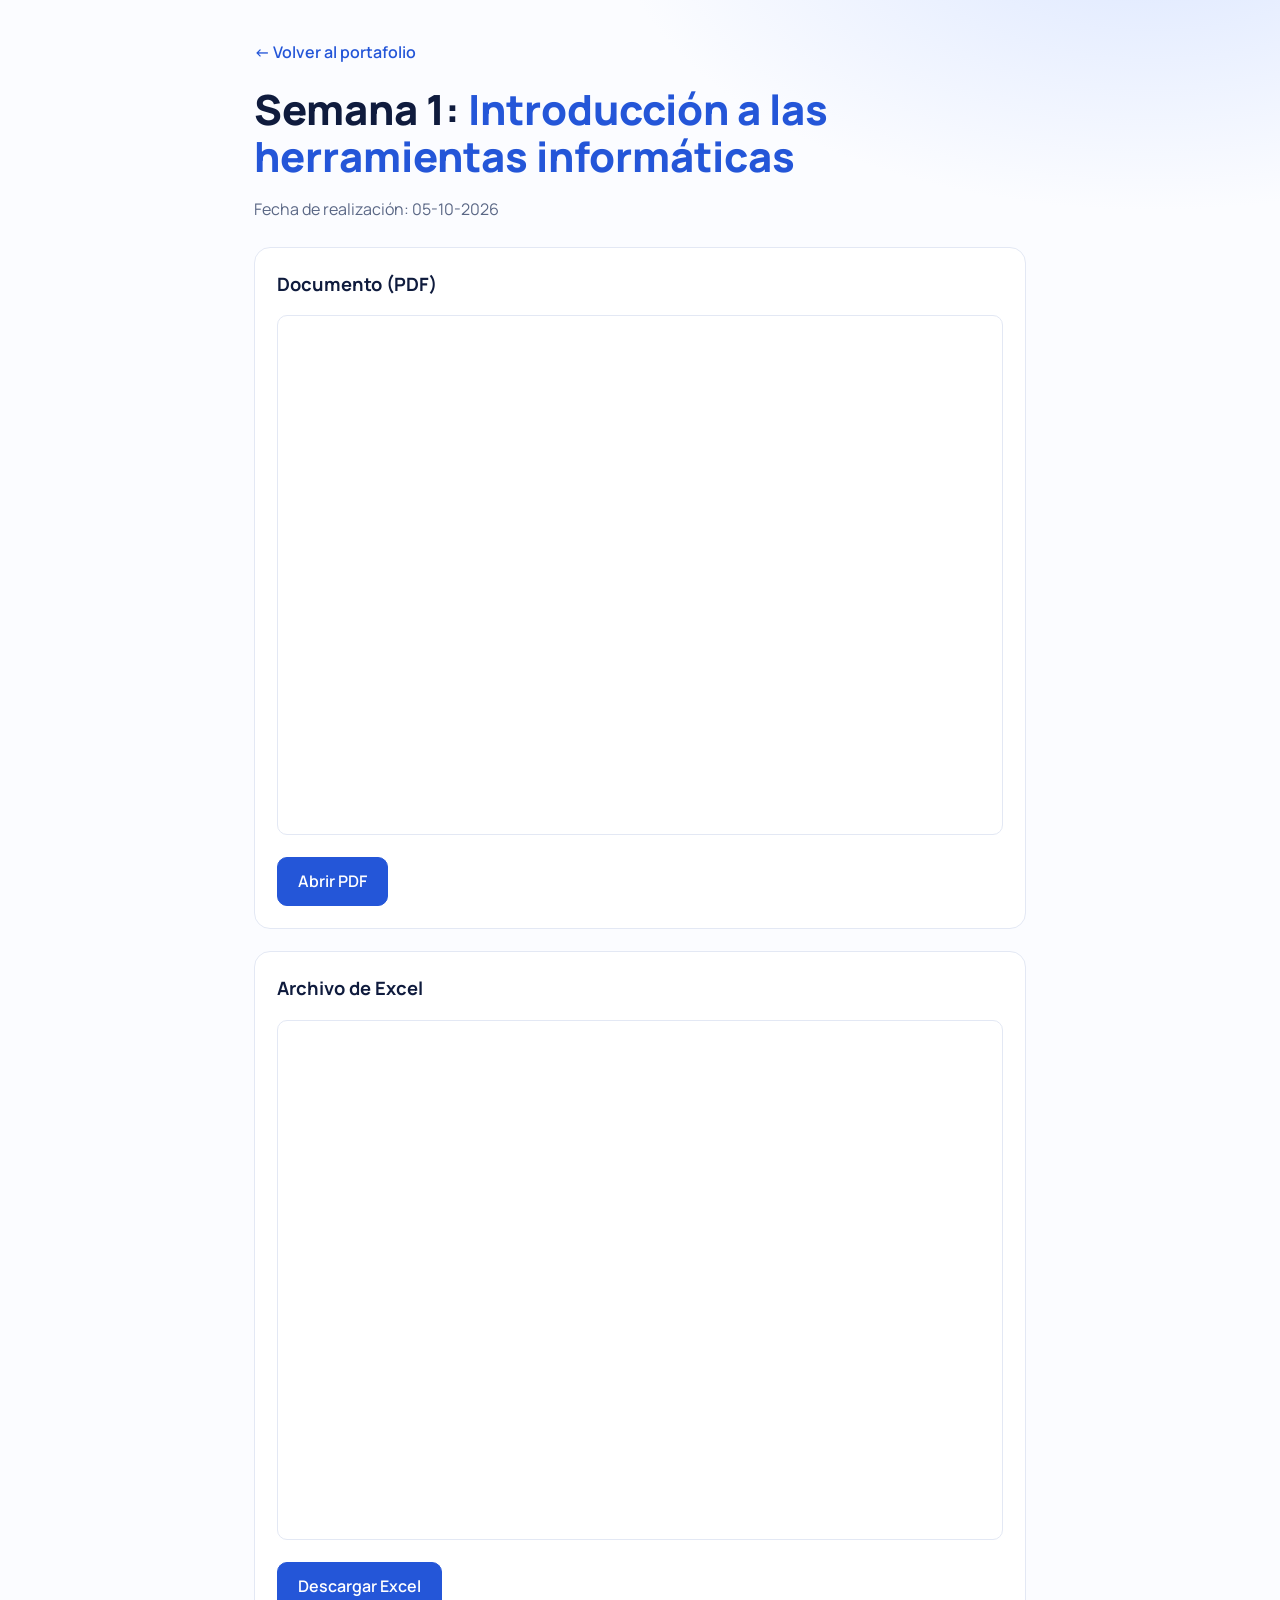
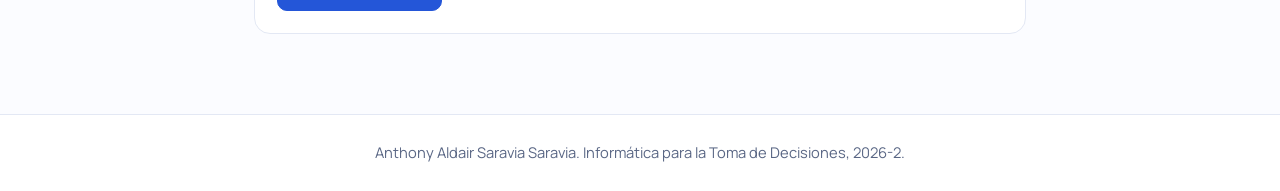
==== semana-01.html @ 804646e4 "Agrega página de semana 1 con PDF y Excel" ====
<!DOCTYPE html>
<html lang="es">
<head>
<meta charset="UTF-8">
<meta name="viewport" content="width=device-width, initial-scale=1.0">
<title>Semana 1 | Portafolio de Anthony Saravia</title>
<link rel="preconnect" href="https://fonts.googleapis.com">
<link rel="preconnect" href="https://fonts.gstatic.com" crossorigin>
<link href="https://fonts.googleapis.com/css2?family=Manrope:wght@400;600;800&display=swap" rel="stylesheet">
<link rel="stylesheet" href="estilos.css">
</head>
<body>

<div class="pagina-ej">
  <a class="volver" href="index.html#ejercicios">&larr; Volver al portafolio</a>
  <h1>Semana 1: <span class="azul">Introducción a las herramientas informáticas</span></h1>
  <p class="meta">Fecha de realización: 05-10-2026</p>

  <div class="panel">
    <h3>Documento (PDF)</h3>
    <iframe class="visor" src="ejercicios/semana-01.pdf" title="PDF de la semana 1"></iframe>
    <a class="btn primario" href="ejercicios/semana-01.pdf" target="_blank" rel="noopener">Abrir PDF</a>
  </div>

  <div class="panel">
    <h3>Archivo de Excel</h3>
    <iframe class="visor" src="https://view.officeapps.live.com/op/embed.aspx?src=https%3A%2F%2Fanthonysav222-afk.github.io%2Fportafolio-toma-decisiones%2Fejercicios%2Fsemana-01.xlsx" title="Excel de la semana 1"></iframe>
    <a class="btn primario" href="ejercicios/semana-01.xlsx" download>Descargar Excel</a>
  </div>
</div>

<footer class="pie-pagina">Anthony Aldair Saravia Saravia. Informática para la Toma de Decisiones, 2026-2.</footer>

</body>
</html>
---- estilos.css ----
:root{
  --azul:#2456d8;
  --azul-osc:#1a3fa3;
  --fondo:#fbfcff;
  --tinta:#0f1b3d;
  --suave:#5a6785;
  --linea:#e3e8f4;
  --blanco:#ffffff;
}
*{box-sizing:border-box}
html{scroll-behavior:smooth}
body{
  margin:0;
  font-family:"Manrope",system-ui,sans-serif;
  color:var(--tinta);
  line-height:1.6;
  background:radial-gradient(900px 500px at 90% -5%,#dbe6ff 0%,transparent 60%),var(--fondo);
}
h1{line-height:1.15;margin:0 0 14px}
.azul{color:var(--azul)}

/* Barra superior */
.barra{
  position:sticky;top:0;z-index:20;
  display:flex;align-items:center;gap:20px;
  padding:12px 5vw;
  background:rgba(255,255,255,.85);
  backdrop-filter:blur(8px);
  border-bottom:1px solid var(--linea);
}
.logo{display:flex;align-items:center;gap:8px;font-weight:800;text-decoration:none;color:var(--tinta);white-space:nowrap}
.logo-ico{
  display:grid;place-items:center;
  width:32px;height:32px;border-radius:50%;
  background:var(--azul);color:#fff;font-size:.8rem;
}
.menu{display:flex;gap:4px;margin:0 auto;overflow-x:auto}
.menu a{
  padding:7px 14px;border-radius:999px;
  text-decoration:none;color:var(--suave);
  font-weight:600;font-size:.92rem;white-space:nowrap;
}
.menu a:hover{color:var(--tinta)}
.menu a.activo{background:var(--azul);color:#fff}
.btn-cv{
  padding:8px 16px;border:1px solid var(--linea);border-radius:999px;
  text-decoration:none;font-weight:600;font-size:.9rem;
  color:var(--tinta);background:var(--blanco);
}

/* Portada */
main{max-width:1100px;margin:0 auto;padding:0 5vw}
.hero{
  display:grid;grid-template-columns:1.2fr 1fr;gap:48px;
  align-items:center;min-height:85vh;padding:48px 0;
}
.etiqueta{
  display:inline-block;padding:5px 14px;border-radius:999px;
  background:#e8efff;color:var(--azul-osc);
  font-weight:600;font-size:.85rem;margin-bottom:18px;
}
.hero h1{font-size:clamp(2.2rem,5.5vw,3.6rem);font-weight:800}
.hero p{max-width:52ch;color:var(--suave);font-size:1.1rem;margin:0}
.acciones{display:flex;flex-wrap:wrap;gap:12px;margin-top:26px}
.btn{
  display:inline-block;padding:11px 20px;border-radius:10px;
  border:1px solid var(--linea);background:var(--blanco);
  color:var(--tinta);font-weight:600;text-decoration:none;
}
.btn.primario{background:var(--azul);border-color:var(--azul);color:#fff}
.btn.primario:hover{background:var(--azul-osc)}

/* Tarjeta azul de la derecha */
.hero-tarjeta{
  position:relative;border-radius:22px;background:var(--blanco);
  box-shadow:0 20px 50px rgba(36,86,216,.18);overflow:hidden;
}
.iniciales{
  display:grid;place-items:center;height:260px;
  font-size:4.2rem;font-weight:800;color:#fff;
  background:linear-gradient(135deg,#3b6cf0 0%,var(--azul-osc) 100%);
}
.hero-tarjeta .pie{padding:14px 20px;display:flex;flex-direction:column}
.hero-tarjeta small{color:var(--suave)}
.chip{
  position:absolute;padding:6px 14px;border-radius:999px;
  background:var(--blanco);font-weight:700;font-size:.85rem;
  box-shadow:0 6px 16px rgba(15,27,61,.15);
}
.c1{top:18px;left:18px}
.c2{top:90px;right:18px}
.c3{top:190px;left:26px}

/* Celular */
@media (max-width:820px){
  .hero{grid-template-columns:1fr;min-height:auto}
  .btn-cv{display:none}
}

/* Secciones */
html{scroll-padding-top:80px}
.seccion{padding:72px 0 8px}
.titulo{text-align:center;max-width:640px;margin:0 auto 36px}
.titulo small{color:var(--suave);font-weight:600}
.titulo h2{font-size:clamp(1.7rem,4vw,2.5rem);font-weight:800;line-height:1.15;margin:6px 0 0}
.titulo p{color:var(--suave);margin:8px 0 0}
.titulo::after{content:"";display:block;width:56px;height:3px;background:var(--azul);margin:16px auto 0;border-radius:3px}

.panel{background:var(--blanco);border:1px solid var(--linea);border-radius:16px;padding:22px}
.panel h3{font-size:1.15rem;margin:18px 0 6px}
.panel > h3:first-child{margin-top:0}
.panel p{margin:0 0 10px}
.dos-col{display:grid;grid-template-columns:1.3fr 1fr;gap:20px;align-items:start}
.grid-4{display:grid;grid-template-columns:repeat(auto-fit,minmax(220px,1fr));gap:16px}
.grid-4 .panel p{color:var(--suave)}

.numeros{display:grid;grid-template-columns:1fr 1fr;gap:16px}
.numero{background:var(--blanco);border:1px solid var(--linea);border-radius:16px;padding:20px}
.numero b{display:block;font-size:2rem;color:var(--azul)}
.numero span{color:var(--suave);font-size:.92rem}

.linea-tiempo{border-left:3px solid #c9d7fb;margin:0 0 28px 10px;padding-left:26px}
.hito{position:relative;margin-bottom:24px}
.hito::before{content:"";position:absolute;left:-35px;top:6px;width:13px;height:13px;border-radius:50%;background:var(--azul);border:3px solid var(--fondo)}
.hito small{display:block;color:var(--suave)}
.hito p{margin:6px 0 0}
.hito ul{margin:6px 0 0;padding-left:18px;color:var(--suave)}

.etiquetas{display:flex;flex-wrap:wrap;gap:8px;margin-bottom:14px}
.etiquetas span{padding:5px 14px;border-radius:999px;background:#e8efff;color:var(--azul-osc);font-weight:600;font-size:.88rem}
.btn.off{color:var(--suave);border-style:dashed}

@media (max-width:820px){
  .dos-col{grid-template-columns:1fr}
}

/* Tarjetas de ejercicios */
.grid-ej{display:grid;grid-template-columns:repeat(auto-fill,minmax(260px,1fr));gap:22px}
.tarjeta{
  display:block;text-decoration:none;color:var(--tinta);
  background:var(--blanco);border:1px solid var(--linea);
  border-radius:18px;overflow:hidden;
  box-shadow:0 6px 18px rgba(36,86,216,.08);
  transition:transform .2s,box-shadow .2s;
}
a.tarjeta:hover{transform:translateY(-4px);box-shadow:0 14px 30px rgba(36,86,216,.2)}
.tarjeta .tope{
  display:grid;place-items:center;height:150px;
  font-size:2.6rem;font-weight:800;color:#fff;
  background:linear-gradient(135deg,#3b6cf0 0%,var(--azul-osc) 100%);
}
.tarjeta .cuerpo{padding:16px 18px 18px}
.fila{display:flex;justify-content:space-between;align-items:baseline;gap:10px}
.tarjeta h3{font-size:1rem;line-height:1.3;margin:0 0 6px}
.anio{font-size:.8rem;font-weight:700;color:var(--azul)}
.tarjeta p{margin:0;color:var(--suave);font-size:.9rem}

.menu a{transition:background .2s,color .2s}
.menu a:hover{color:var(--azul)}
.menu a.activo:hover{color:#fff}

/* Aplicación, reflexión y pie de página */
.pendiente{color:var(--suave);font-style:italic}
.ficha dl{margin:0}
.ficha dt{font-weight:800;margin-top:14px}
.ficha dt:first-child{margin-top:0}
.ficha dd{margin:2px 0 0}
.panel i{font-style:italic}
.pie-pagina{
  margin-top:80px;padding:26px 5vw;text-align:center;
  color:var(--suave);font-size:.92rem;
  border-top:1px solid var(--linea);background:var(--blanco);
}


/* Página de cada semana */
.pagina-ej{max-width:900px;margin:0 auto;padding:40px 5vw 0}
.pagina-ej .volver{display:inline-block;margin-bottom:20px;font-weight:600;text-decoration:none;color:var(--azul)}
.pagina-ej h1{font-size:clamp(1.8rem,4vw,2.6rem);font-weight:800}
.meta{color:var(--suave);margin-bottom:24px}
.pagina-ej .panel{margin-bottom:22px}
.visor{width:100%;height:520px;border:1px solid var(--linea);border-radius:10px;margin:10px 0 14px;background:#fff}
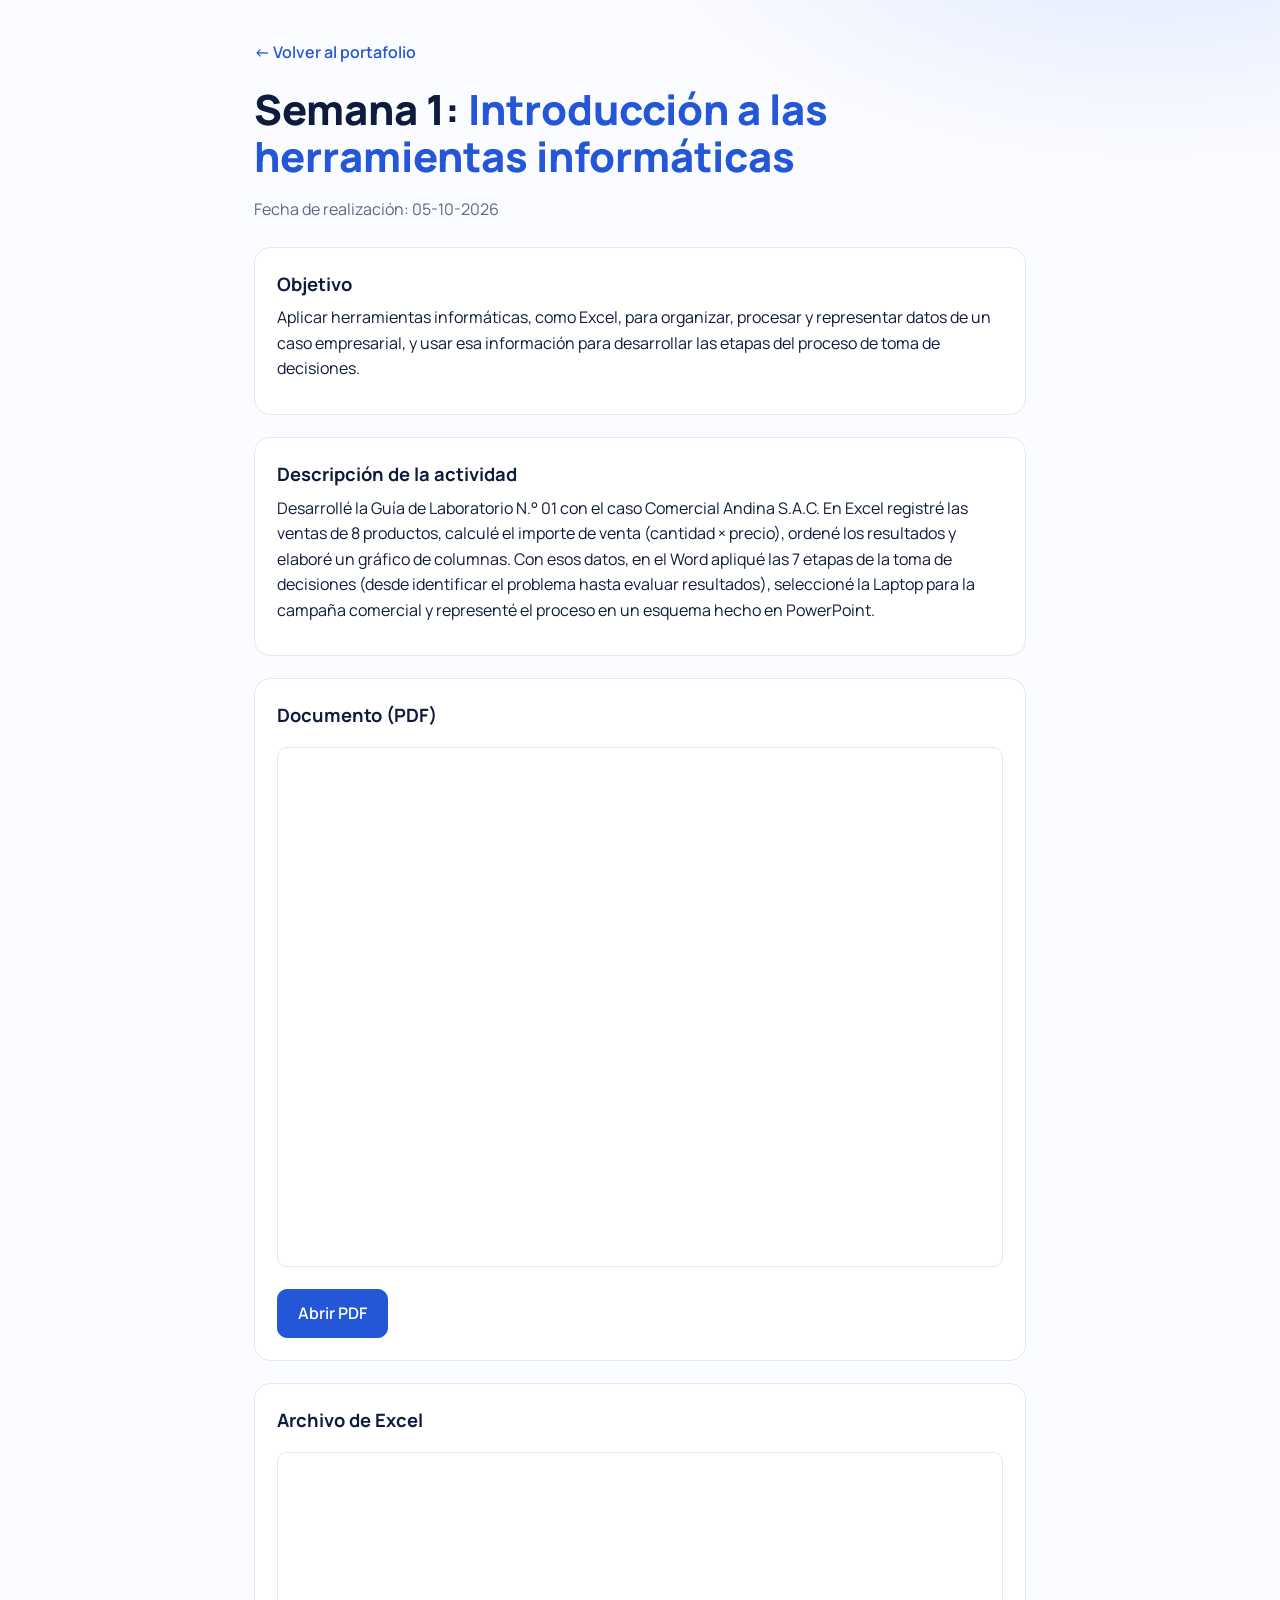
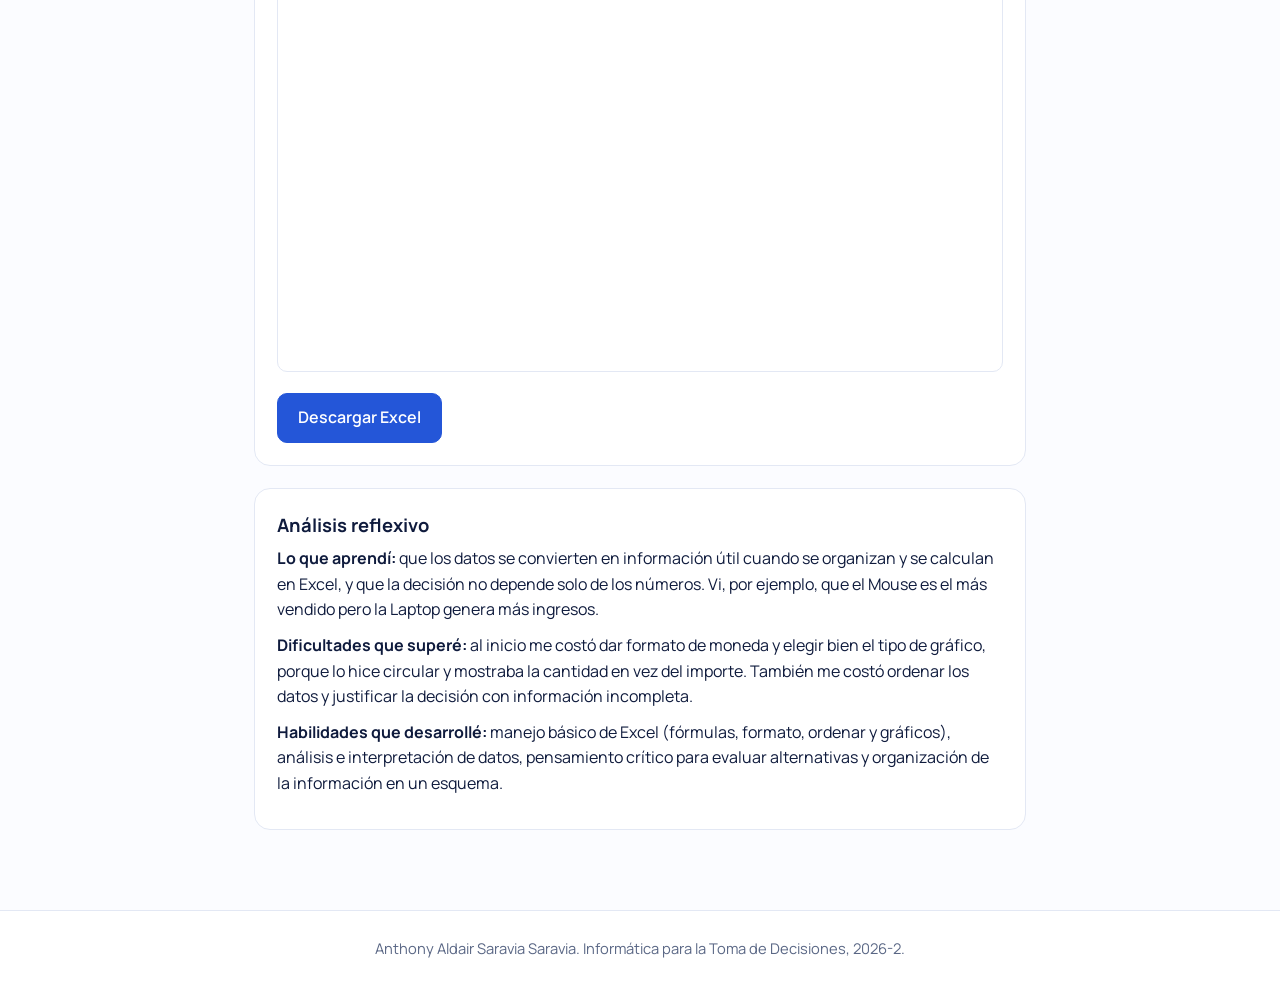
==== commit 27ee9d49: "Agrega semana 2 y actualiza textos de semana 1" ====
--- a/semana-01.html
+++ b/semana-01.html
@@ -16,6 +16,18 @@
   <h1>Semana 1: <span class="azul">Introducción a las herramientas informáticas</span></h1>
   <p class="meta">Fecha de realización: 05-10-2026</p>
 
+
+    <div class="panel">
+    <h3>Objetivo</h3>
+    <p>Aplicar herramientas informáticas, como Excel, para organizar, procesar y representar datos de un caso empresarial, y usar esa información para desarrollar las etapas del proceso de toma de decisiones. </p>
+  </div>
+
+  <div class="panel">
+    <h3>Descripción de la actividad</h3>
+    <p>Desarrollé la Guía de Laboratorio N.° 01 con el caso Comercial Andina S.A.C. En Excel registré las ventas de 8 productos, calculé el importe de venta (cantidad × precio), ordené los resultados y elaboré un gráfico de columnas. Con esos datos, en el Word apliqué las 7 etapas de la toma de decisiones (desde identificar el problema hasta evaluar resultados), seleccioné la Laptop para la campaña comercial y representé el proceso en un esquema hecho en PowerPoint. </p>
+  </div>
+
+
   <div class="panel">
     <h3>Documento (PDF)</h3>
     <iframe class="visor" src="ejercicios/semana-01.pdf" title="PDF de la semana 1"></iframe>
@@ -27,7 +39,17 @@
     <iframe class="visor" src="https://view.officeapps.live.com/op/embed.aspx?src=https%3A%2F%2Fanthonysav222-afk.github.io%2Fportafolio-toma-decisiones%2Fejercicios%2Fsemana-01.xlsx" title="Excel de la semana 1"></iframe>
     <a class="btn primario" href="ejercicios/semana-01.xlsx" download>Descargar Excel</a>
   </div>
+
+  <div class="panel">
+    <h3>Análisis reflexivo</h3>
+    <p><b>Lo que aprendí:</b> que los datos se convierten en información útil cuando se organizan y se calculan en Excel, y que la decisión no depende solo de los números. Vi, por ejemplo, que el Mouse es el más vendido pero la Laptop genera más ingresos.</p>
+    <p><b>Dificultades que superé:</b> al inicio me costó dar formato de moneda y elegir bien el tipo de gráfico, porque lo hice circular y mostraba la cantidad en vez del importe. También me costó ordenar los datos y justificar la decisión con información incompleta.</p>
+    <p><b>Habilidades que desarrollé:</b> manejo básico de Excel (fórmulas, formato, ordenar y gráficos), análisis e interpretación de datos, pensamiento crítico para evaluar alternativas y organización de la información en un esquema.</p>
+  </div>
+
 </div>
+
+
 
 <footer class="pie-pagina">Anthony Aldair Saravia Saravia. Informática para la Toma de Decisiones, 2026-2.</footer>
 
